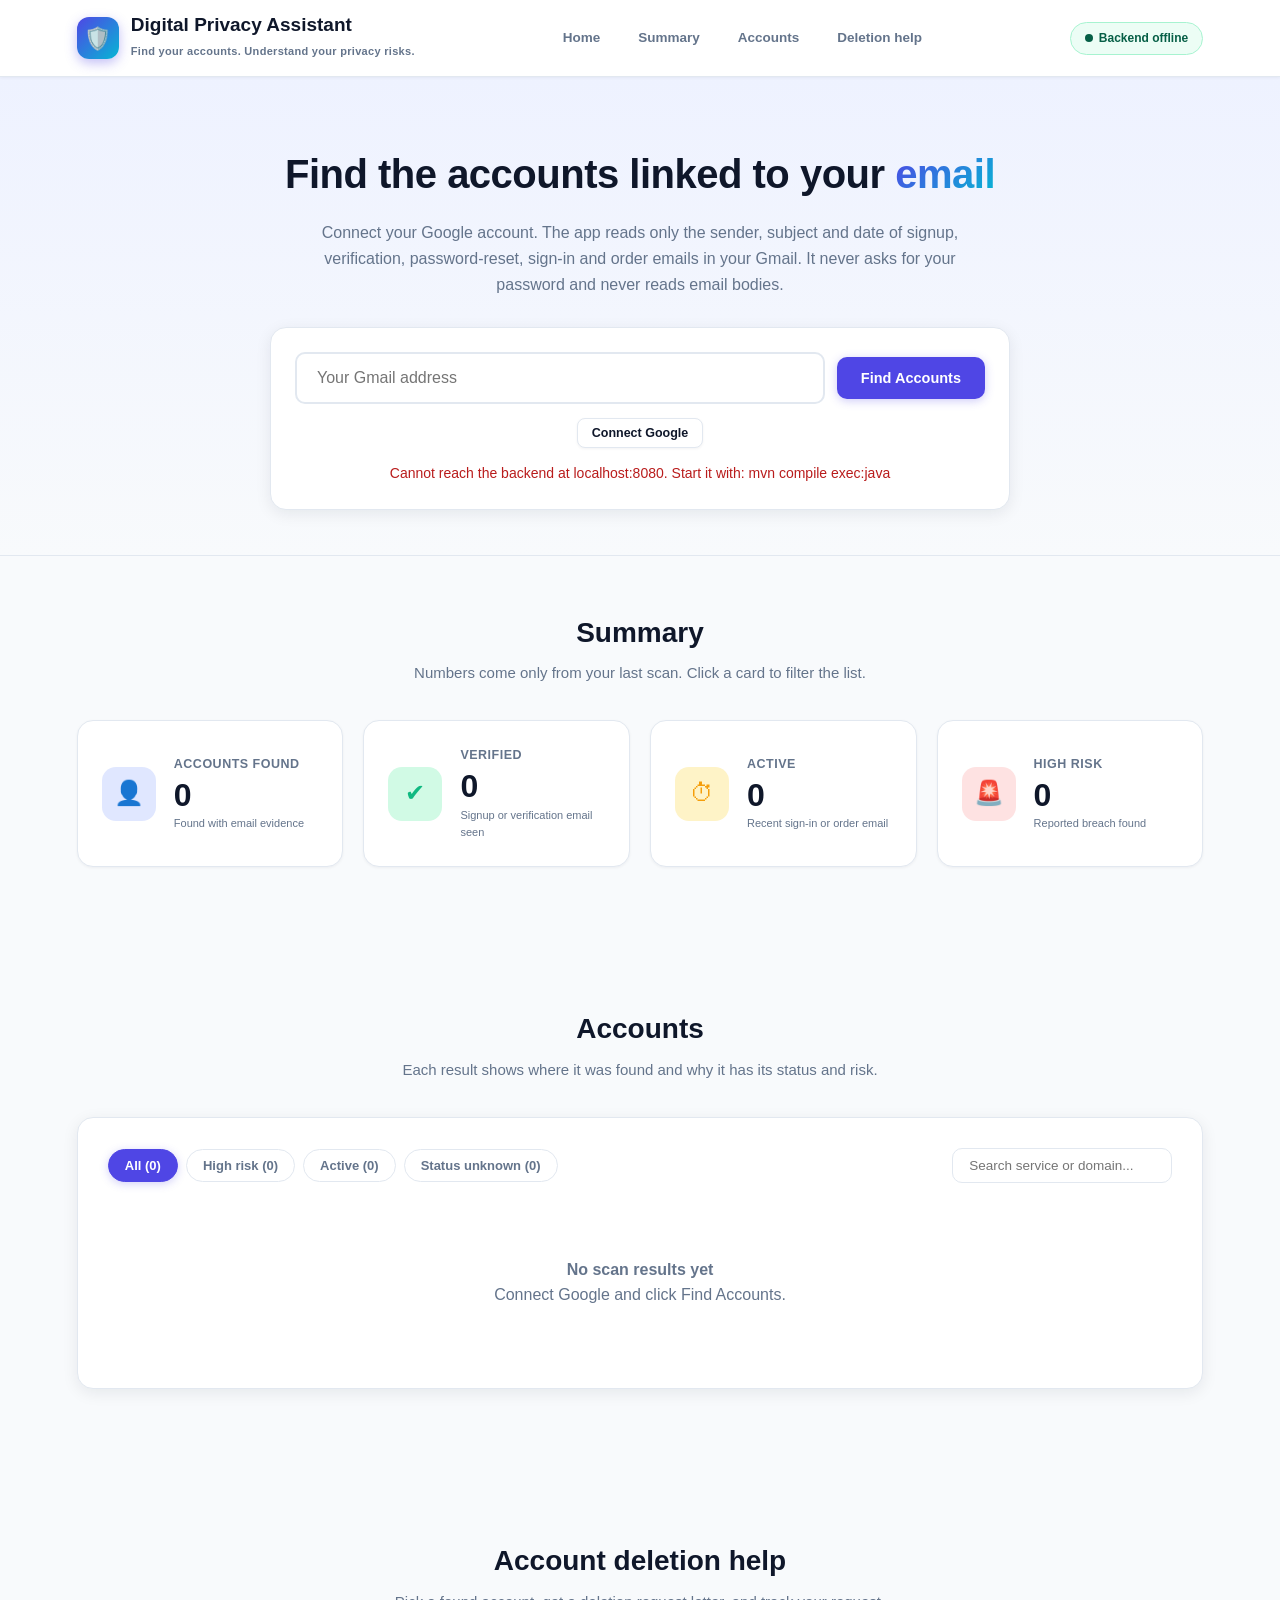
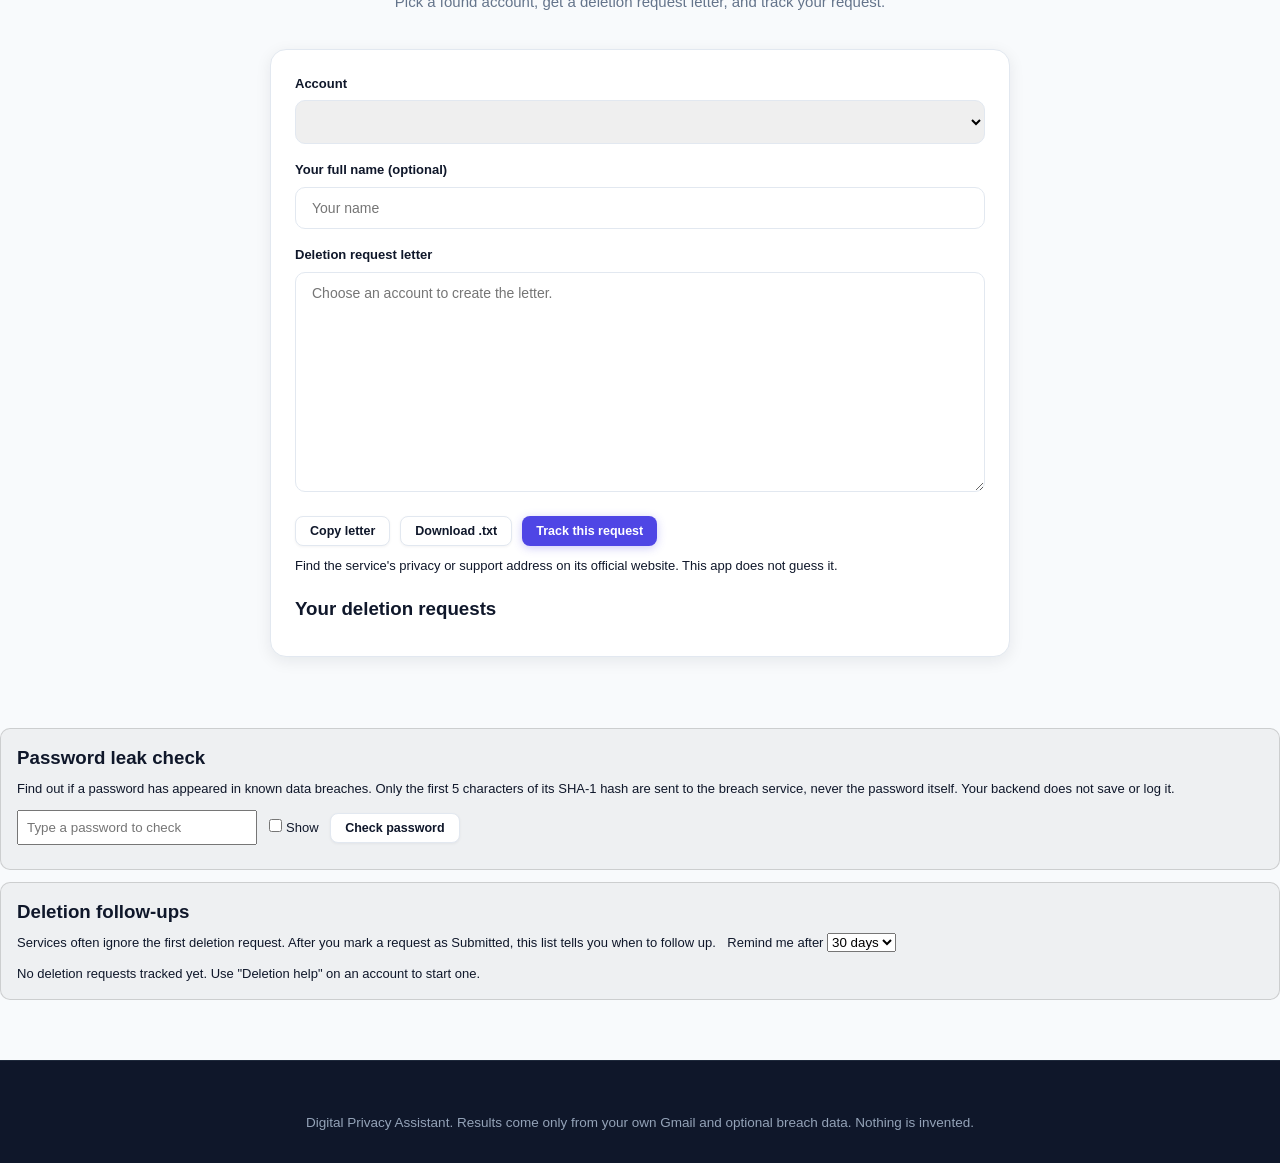
==== frontend/index.html @ a792b827 "Add full project" ====
<!DOCTYPE html>
<html lang="en">
<head>
    <meta charset="UTF-8">
    <meta name="viewport" content="width=device-width, initial-scale=1.0">
    <title>Digital Privacy Assistant</title>
    <link rel="stylesheet" href="style.css">
</head>
<body>

<header class="header">
    <div class="logo-container">
        <div class="logo-badge">🛡️</div>
        <div class="logo-text">
            <h1>Digital Privacy Assistant</h1>
            <span>Find your accounts. Understand your privacy risks.</span>
        </div>
    </div>
    <nav class="nav">
        <a href="#home">Home</a>
        <a href="#dashboard">Summary</a>
        <a href="#accounts">Accounts</a>
        <a href="#deleteSection">Deletion help</a>
    </nav>
    <div class="nav-actions">
        <div class="mode-badge"><span class="dot"></span><span id="backendModeText">Checking backend...</span></div>
    </div>
</header>

<section id="home" class="hero">
    <h2>Find the accounts linked to your <span>email</span></h2>
    <p>
        Connect your Google account. The app reads only the sender, subject and date of signup, verification,
        password-reset, sign-in and order emails in your Gmail. It never asks for your password and never reads email bodies.
    </p>
    <div class="scan-box-main">
        <div class="scan-input-row">
            <input type="email" id="emailInput" placeholder="Your Gmail address" autocomplete="email">
            <button type="button" class="btn" id="findBtn" onclick="findAccounts()">Find Accounts</button>
        </div>
        <div style="display:flex; gap:10px; justify-content:center; margin-top:14px; flex-wrap:wrap;">
            <button type="button" class="btn btn-secondary btn-sm" id="connectBtn" onclick="connectGoogle()">Connect Google</button>
            <button type="button" class="btn btn-secondary btn-sm" id="disconnectBtn" onclick="disconnectGoogle()" style="display:none;">Disconnect Google</button>
        </div>
        <div id="statusMsg" role="status" style="margin-top:14px; font-size:14px; min-height:20px;"></div>
    </div>
</section>

<section id="dashboard" class="section">
    <div class="section-header">
        <h2>Summary</h2>
        <p>Numbers come only from your last scan. Click a card to filter the list.</p>
    </div>
    <div class="dashboard-grid">
        <div class="stat-card" onclick="setFilter('ALL')">
            <div class="stat-icon primary">👤</div>
            <div class="stat-content"><h3>Accounts found</h3><div class="value" id="totalAccounts">0</div><div class="hint">Found with email evidence</div></div>
        </div>
        <div class="stat-card" onclick="setFilter('VERIFIED')">
            <div class="stat-icon success">✔</div>
            <div class="stat-content"><h3>Verified</h3><div class="value" id="verifiedAccounts">0</div><div class="hint">Signup or verification email seen</div></div>
        </div>
        <div class="stat-card" onclick="setFilter('ACTIVE')">
            <div class="stat-icon warning">⏱</div>
            <div class="stat-content"><h3>Active</h3><div class="value" id="activeAccounts">0</div><div class="hint">Recent sign-in or order email</div></div>
        </div>
        <div class="stat-card" onclick="setFilter('HIGH')">
            <div class="stat-icon danger">🚨</div>
            <div class="stat-content"><h3>High risk</h3><div class="value" id="highRiskAccounts">0</div><div class="hint">Reported breach found</div></div>
        </div>
    </div>
    <div id="scanInfo" style="margin-top:18px; font-size:13.5px;"></div>
</section>

<section id="accounts" class="section">
    <div class="section-header">
        <h2>Accounts</h2>
        <p>Each result shows where it was found and why it has its status and risk.</p>
    </div>
    <div class="accounts-hub">
        <div class="hub-controls">
            <div class="filter-pills">
                <button type="button" class="filter-pill active" id="pill_ALL" onclick="setFilter('ALL')">All (<span id="countAll">0</span>)</button>
                <button type="button" class="filter-pill" id="pill_HIGH" onclick="setFilter('HIGH')">High risk (<span id="countHigh">0</span>)</button>
                <button type="button" class="filter-pill" id="pill_ACTIVE" onclick="setFilter('ACTIVE')">Active (<span id="countActive">0</span>)</button>
                <button type="button" class="filter-pill" id="pill_UNKNOWN" onclick="setFilter('UNKNOWN')">Status unknown (<span id="countUnknown">0</span>)</button>
            </div>
            <input type="text" id="accountSearch" class="search-input" placeholder="Search service or domain..." oninput="render()">
        </div>
        <div id="accountList" class="account-cards-grid"></div>
    </div>
</section>

<section id="deleteSection" class="section">
    <div class="section-header">
        <h2>Account deletion help</h2>
        <p>Pick a found account, get a deletion request letter, and track your request.</p>
    </div>
    <div class="scan-box-main" style="text-align:left;">
        <div class="form-group">
            <label for="delAccount">Account</label>
            <select id="delAccount" onchange="generateLetter()"></select>
        </div>
        <div class="form-group">
            <label for="userNameInput">Your full name (optional)</label>
            <input type="text" id="userNameInput" placeholder="Your name" oninput="generateLetter()">
        </div>
        <div class="form-group">
            <label for="letterText">Deletion request letter</label>
            <textarea id="letterText" style="min-height:220px;" readonly placeholder="Choose an account to create the letter."></textarea>
        </div>
        <div style="display:flex; gap:10px; flex-wrap:wrap; margin-bottom:10px;">
            <a id="delLink" class="btn btn-secondary btn-sm" href="#" target="_blank" rel="noopener noreferrer" style="display:none;">Find official deletion page</a>
            <button type="button" class="btn btn-secondary btn-sm" onclick="copyLetter()">Copy letter</button>
            <button type="button" class="btn btn-secondary btn-sm" onclick="downloadLetter()">Download .txt</button>
            <button type="button" class="btn btn-sm" onclick="trackDeletion()">Track this request</button>
        </div>
        <p style="font-size:13px;">Find the service's privacy or support address on its official website. This app does not guess it.</p>
        <h3 style="margin:18px 0 8px;">Your deletion requests</h3>
        <div id="delList"></div>
    </div>
</section>

<div id="accountModal" class="modal-overlay" onclick="if (event.target.id === 'accountModal') closeModal()">
    <div class="modal-content">
        <button class="modal-close" onclick="closeModal()" aria-label="Close">✕</button>
        <div class="modal-header"><h3 id="modalTitle"></h3><p id="modalSub"></p></div>
        <div class="modal-body" id="modalBody"></div>
    </div>
</div>

<footer class="footer">
    <p>Digital Privacy Assistant. Results come only from your own Gmail and optional breach data. Nothing is invented.</p>
</footer>

<script src="script.js"></script>
      <div id="deleteHelpBox"></div>
</body>
</html>
---- frontend/style.css ----
:root {
    --primary: #4f46e5;
    --primary-hover: #4338ca;
    --primary-light: #e0e7ff;
    --accent: #06b6d4;
    --accent-glow: rgba(6, 182, 212, 0.25);
    --bg-dark: #0f172a;
    --bg-page: #f8fafc;
    --surface: #ffffff;
    --surface-alt: #f1f5f9;
    --border: #e2e8f0;
    --border-focus: #6366f1;
    --text-main: #0f172a;
    --text-muted: #64748b;
    --success: #10b981;
    --success-light: #d1fae5;
    --warning: #f59e0b;
    --warning-light: #fef3c7;
    --danger: #ef4444;
    --danger-light: #fee2e2;
    --radius: 16px;
    --radius-sm: 10px;
    --shadow-sm: 0 1px 3px rgba(15, 23, 42, 0.05);
    --shadow-md: 0 4px 16px rgba(15, 23, 42, 0.08);
    --shadow-lg: 0 12px 36px rgba(15, 23, 42, 0.12);
    --font: -apple-system, BlinkMacSystemFont, "Segoe UI", Roboto, Oxygen, Ubuntu, Cantarell, "Helvetica Neue", sans-serif;
}

* {
    margin: 0;
    padding: 0;
    box-sizing: border-box;
}

html {
    scroll-behavior: smooth;
}

body {
    font-family: var(--font);
    background-color: var(--bg-page);
    color: var(--text-main);
    line-height: 1.6;
    overflow-x: hidden;
}

a {
    text-decoration: none;
    color: inherit;
}

/* ============================================================
   HEADER & NAVBAR
============================================================ */
.header {
    background: rgba(255, 255, 255, 0.95);
    backdrop-filter: blur(14px);
    border-bottom: 1px solid var(--border);
    padding: 14px 6%;
    display: flex;
    justify-content: space-between;
    align-items: center;
    position: sticky;
    top: 0;
    z-index: 900;
    box-shadow: var(--shadow-sm);
}

.logo-container {
    display: flex;
    align-items: center;
    gap: 12px;
}

.logo-badge {
    background: linear-gradient(135deg, var(--primary), var(--accent));
    color: white;
    width: 42px;
    height: 42px;
    border-radius: 12px;
    display: flex;
    align-items: center;
    justify-content: center;
    font-size: 22px;
    box-shadow: 0 4px 12px rgba(79, 70, 229, 0.35);
}

.logo-text h1 {
    font-size: 19px;
    font-weight: 800;
    color: var(--bg-dark);
    line-height: 1.2;
}

.logo-text span {
    font-size: 11px;
    color: var(--text-muted);
    font-weight: 600;
    letter-spacing: 0.3px;
}

.nav {
    display: flex;
    align-items: center;
    gap: 14px;
}

.nav a {
    color: var(--text-muted);
    font-size: 13.5px;
    font-weight: 600;
    padding: 7px 12px;
    border-radius: var(--radius-sm);
    transition: all 0.2s ease;
}

.nav a:hover {
    color: var(--primary);
    background: var(--primary-light);
}

.nav-actions {
    display: flex;
    align-items: center;
    gap: 10px;
}

.mode-badge {
    display: inline-flex;
    align-items: center;
    gap: 6px;
    padding: 6px 14px;
    font-size: 12px;
    font-weight: 700;
    border-radius: 20px;
    background: #ecfdf5;
    color: #065f46;
    border: 1px solid #a7f3d0;
}

.mode-badge .dot {
    width: 8px;
    height: 8px;
    border-radius: 50%;
    background: currentColor;
    display: inline-block;
    animation: pulse 2s infinite;
}

@keyframes pulse {
    0%, 100% { opacity: 1; transform: scale(1); }
    50% { opacity: 0.4; transform: scale(0.9); }
}

/* ============================================================
   HERO & INSTANT SCAN BAR
============================================================ */
.hero {
    padding: 65px 6% 45px;
    background: linear-gradient(180deg, #eef2ff 0%, #f8fafc 100%);
    text-align: center;
    border-bottom: 1px solid var(--border);
}

.hero-pill {
    display: inline-flex;
    align-items: center;
    gap: 8px;
    background: white;
    padding: 6px 18px;
    border-radius: 30px;
    font-size: 12.5px;
    font-weight: 700;
    color: var(--primary);
    box-shadow: var(--shadow-sm);
    border: 1px solid var(--border);
    margin-bottom: 18px;
}

.hero h2 {
    font-size: 40px;
    font-weight: 900;
    color: var(--bg-dark);
    margin-bottom: 14px;
    letter-spacing: -0.5px;
}

.hero h2 span {
    background: linear-gradient(135deg, var(--primary), var(--accent));
    -webkit-background-clip: text;
    -webkit-text-fill-color: transparent;
}

.hero p {
    max-width: 680px;
    margin: 0 auto 30px;
    font-size: 16px;
    color: var(--text-muted);
}

.scan-box-main {
    max-width: 740px;
    margin: 0 auto;
    background: white;
    border-radius: var(--radius);
    padding: 24px;
    box-shadow: var(--shadow-md);
    border: 1.5px solid var(--border);
}

.scan-input-row {
    display: flex;
    gap: 12px;
    align-items: center;
}

.scan-input-row input {
    flex: 1;
    padding: 15px 20px;
    border: 2px solid var(--border);
    border-radius: var(--radius-sm);
    font-size: 16px;
    outline: none;
    transition: all 0.2s ease;
    font-family: inherit;
}

.scan-input-row input:focus {
    border-color: var(--primary);
    box-shadow: 0 0 0 4px rgba(79, 70, 229, 0.15);
}

.preset-demos {
    display: flex;
    align-items: center;
    justify-content: center;
    gap: 10px;
    margin-top: 16px;
    flex-wrap: wrap;
    font-size: 12.5px;
    color: var(--text-muted);
}

.preset-chip {
    padding: 4px 12px;
    border-radius: 20px;
    background: var(--surface-alt);
    border: 1px solid var(--border);
    cursor: pointer;
    font-weight: 600;
    transition: all 0.2s;
}

.preset-chip:hover {
    background: var(--primary-light);
    color: var(--primary);
    border-color: var(--primary);
}

/* ============================================================
   SCAN PROGRESS OVERLAY
============================================================ */
.scan-progress-box {
    margin-top: 18px;
    padding: 16px;
    background: var(--surface-alt);
    border-radius: var(--radius-sm);
    display: none;
    text-align: left;
}

.scan-progress-bar {
    height: 6px;
    background: #e2e8f0;
    border-radius: 10px;
    overflow: hidden;
    margin-bottom: 10px;
}

.scan-progress-fill {
    height: 100%;
    width: 0%;
    background: linear-gradient(90deg, var(--primary), var(--accent));
    transition: width 0.3s ease;
}

.scan-step-text {
    font-size: 13px;
    font-weight: 700;
    color: var(--primary);
    display: flex;
    align-items: center;
    gap: 8px;
}

/* ============================================================
   BUTTONS
============================================================ */
.btn {
    display: inline-flex;
    align-items: center;
    justify-content: center;
    gap: 8px;
    background: var(--primary);
    color: white;
    padding: 13px 24px;
    font-size: 14.5px;
    font-weight: 700;
    border-radius: var(--radius-sm);
    border: none;
    cursor: pointer;
    transition: all 0.2s ease;
    box-shadow: 0 2px 10px rgba(79, 70, 229, 0.28);
}

.btn:hover {
    background: var(--primary-hover);
    transform: translateY(-2px);
    box-shadow: 0 4px 16px rgba(79, 70, 229, 0.38);
}

.btn-secondary {
    background: white;
    color: var(--text-main);
    border: 1.5px solid var(--border);
    box-shadow: var(--shadow-sm);
}

.btn-secondary:hover {
    background: var(--surface-alt);
    color: var(--bg-dark);
    transform: translateY(-2px);
    border-color: #cbd5e1;
}

.btn-sm {
    padding: 7px 14px;
    font-size: 12.5px;
    border-radius: 8px;
}

.btn-danger {
    background: var(--danger);
    color: white;
}

.btn-danger:hover {
    background: #dc2626;
}

.btn-success {
    background: var(--success);
    color: white;
}

.btn-success:hover {
    background: #059669;
}

/* ============================================================
   SECTIONS
============================================================ */
.section {
    padding: 55px 6%;
    max-width: 1280px;
    margin: 0 auto;
}

.section-header {
    text-align: center;
    margin-bottom: 35px;
}

.section-header h2 {
    font-size: 28px;
    font-weight: 800;
    color: var(--bg-dark);
    margin-bottom: 6px;
}

.section-header p {
    color: var(--text-muted);
    font-size: 15px;
}

/* ============================================================
   CLICKABLE DASHBOARD STAT CARDS
============================================================ */
.dashboard-grid {
    display: grid;
    grid-template-columns: repeat(auto-fit, minmax(240px, 1fr));
    gap: 20px;
    margin-bottom: 30px;
}

.stat-card {
    background: white;
    border-radius: var(--radius);
    padding: 24px;
    box-shadow: var(--shadow-sm);
    border: 1.5px solid var(--border);
    display: flex;
    align-items: center;
    gap: 18px;
    cursor: pointer;
    position: relative;
    transition: all 0.25s cubic-bezier(0.4, 0, 0.2, 1);
    user-select: none;
}

.stat-card:hover {
    transform: translateY(-4px);
    box-shadow: var(--shadow-lg);
    border-color: var(--primary);
}

.stat-card::after {
    content: "View List →";
    position: absolute;
    bottom: 10px;
    right: 14px;
    font-size: 11px;
    font-weight: 700;
    color: var(--primary);
    opacity: 0;
    transform: translateX(-4px);
    transition: all 0.2s ease;
}

.stat-card:hover::after {
    opacity: 1;
    transform: translateX(0);
}

.stat-icon {
    width: 54px;
    height: 54px;
    border-radius: 14px;
    display: flex;
    align-items: center;
    justify-content: center;
    font-size: 24px;
    flex-shrink: 0;
}

.stat-icon.primary { background: var(--primary-light); color: var(--primary); }
.stat-icon.danger { background: var(--danger-light); color: var(--danger); }
.stat-icon.warning { background: var(--warning-light); color: var(--warning); }
.stat-icon.success { background: var(--success-light); color: var(--success); }

.stat-content h3 {
    font-size: 12.5px;
    font-weight: 700;
    color: var(--text-muted);
    text-transform: uppercase;
    letter-spacing: 0.5px;
}

.stat-content .value {
    font-size: 32px;
    font-weight: 900;
    color: var(--bg-dark);
    line-height: 1.1;
    margin-top: 4px;
}

.stat-content .hint {
    font-size: 11px;
    color: var(--text-muted);
    margin-top: 2px;
}

/* ============================================================
   PRIVACY HEALTH GAUGE CARD
============================================================ */
.health-overview-card {
    background: white;
    border-radius: var(--radius);
    padding: 28px;
    border: 1.5px solid var(--border);
    box-shadow: var(--shadow-md);
    margin-bottom: 40px;
    display: grid;
    grid-template-columns: 1fr 2fr;
    gap: 30px;
    align-items: center;
}

.gauge-side {
    text-align: center;
    padding: 10px;
    border-right: 1.5px solid var(--border);
}

.gauge-circle-wrap {
    position: relative;
    width: 140px;
    height: 140px;
    margin: 0 auto 12px;
    display: flex;
    align-items: center;
    justify-content: center;
}

.gauge-inner-text {
    position: absolute;
    text-align: center;
}

.gauge-inner-text strong {
    font-size: 34px;
    font-weight: 900;
    color: var(--bg-dark);
    display: block;
    line-height: 1;
}

.gauge-inner-text span {
    font-size: 12px;
    color: var(--text-muted);
    font-weight: 700;
}

.breakdown-side h3 {
    font-size: 19px;
    font-weight: 800;
    color: var(--bg-dark);
    margin-bottom: 12px;
}

.risk-level-badge {
    display: inline-block;
    padding: 4px 14px;
    border-radius: 20px;
    font-size: 12px;
    font-weight: 800;
    text-transform: uppercase;
    letter-spacing: 0.5px;
    margin-bottom: 14px;
}

.risk-level-badge.high { background: var(--danger-light); color: var(--danger); }
.risk-level-badge.medium { background: var(--warning-light); color: #b45309; }
.risk-level-badge.low { background: var(--success-light); color: #047857; }

.threat-factors {
    display: grid;
    grid-template-columns: repeat(auto-fit, minmax(180px, 1fr));
    gap: 12px;
    margin-top: 14px;
}

.factor-pill {
    background: var(--surface-alt);
    padding: 10px 14px;
    border-radius: var(--radius-sm);
    font-size: 13px;
    font-weight: 600;
    display: flex;
    align-items: center;
    gap: 8px;
}

/* ============================================================
   ACCOUNTS HUB & CONTROLS
============================================================ */
.accounts-hub {
    background: white;
    border-radius: var(--radius);
    padding: 30px;
    border: 1.5px solid var(--border);
    box-shadow: var(--shadow-md);
    margin-bottom: 40px;
}

.hub-controls {
    display: flex;
    justify-content: space-between;
    align-items: center;
    gap: 16px;
    margin-bottom: 24px;
    flex-wrap: wrap;
}

.filter-pills {
    display: flex;
    gap: 8px;
    flex-wrap: wrap;
}

.filter-pill {
    padding: 8px 16px;
    border-radius: 30px;
    font-size: 13px;
    font-weight: 700;
    border: 1.5px solid var(--border);
    background: white;
    cursor: pointer;
    transition: all 0.2s;
    color: var(--text-muted);
}

.filter-pill:hover,
.filter-pill.active {
    background: var(--primary);
    color: white;
    border-color: var(--primary);
    box-shadow: 0 2px 8px rgba(79, 70, 229, 0.25);
}

.search-input {
    padding: 9px 16px;
    border: 1.5px solid var(--border);
    border-radius: var(--radius-sm);
    font-size: 13.5px;
    outline: none;
    width: 220px;
    font-family: inherit;
    transition: all 0.2s;
}

.search-input:focus {
    border-color: var(--primary);
    width: 260px;
}

.account-cards-grid {
    display: grid;
    grid-template-columns: repeat(auto-fill, minmax(320px, 1fr));
    gap: 20px;
}

.account-card {
    background: var(--surface-alt);
    border-radius: var(--radius);
    padding: 22px;
    border: 1.5px solid var(--border);
    display: flex;
    flex-direction: column;
    justify-content: space-between;
    transition: all 0.2s ease;
}

.account-card:hover {
    background: white;
    transform: translateY(-2px);
    box-shadow: var(--shadow-md);
    border-color: #cbd5e1;
}

.account-card-header {
    display: flex;
    justify-content: space-between;
    align-items: flex-start;
    margin-bottom: 12px;
}

.account-brand {
    display: flex;
    align-items: center;
    gap: 12px;
}

.brand-icon {
    width: 42px;
    height: 42px;
    border-radius: 12px;
    background: white;
    border: 1px solid var(--border);
    display: flex;
    align-items: center;
    justify-content: center;
    font-size: 20px;
    font-weight: 800;
    color: var(--primary);
    box-shadow: var(--shadow-sm);
}

.brand-text h4 {
    font-size: 16px;
    font-weight: 800;
    color: var(--bg-dark);
}

.brand-text span {
    font-size: 12px;
    color: var(--text-muted);
}

.tag-risk {
    font-size: 11px;
    font-weight: 800;
    padding: 4px 10px;
    border-radius: 20px;
    text-transform: uppercase;
}

.tag-risk.high { background: var(--danger-light); color: var(--danger); }
.tag-risk.medium { background: var(--warning-light); color: #b45309; }
.tag-risk.low { background: var(--success-light); color: #047857; }

.account-body-stats {
    font-size: 13px;
    color: var(--text-muted);
    margin-bottom: 16px;
    display: flex;
    flex-direction: column;
    gap: 6px;
}

.data-tags {
    display: flex;
    gap: 6px;
    flex-wrap: wrap;
    margin-top: 4px;
}

.data-tag {
    font-size: 11px;
    background: white;
    padding: 3px 8px;
    border-radius: 6px;
    border: 1px solid var(--border);
    font-weight: 600;
    color: var(--text-main);
}

.account-actions {
    display: flex;
    gap: 8px;
    padding-top: 14px;
    border-top: 1px solid var(--border);
    margin-top: auto;
}

/* ============================================================
   SECURITY SUITE TOOLS
============================================================ */
.tools-grid {
    display: grid;
    grid-template-columns: repeat(auto-fit, minmax(360px, 1fr));
    gap: 24px;
    margin-bottom: 40px;
}

.tool-card {
    background: white;
    border-radius: var(--radius);
    padding: 28px;
    border: 1.5px solid var(--border);
    box-shadow: var(--shadow-md);
}

.tool-card h3 {
    font-size: 19px;
    font-weight: 800;
    color: var(--bg-dark);
    margin-bottom: 8px;
    display: flex;
    align-items: center;
    gap: 10px;
}

.tool-card p.desc {
    font-size: 13.5px;
    color: var(--text-muted);
    margin-bottom: 18px;
}

/* Password Lab */
.pw-bar {
    height: 8px;
    width: 100%;
    background: #e2e8f0;
    border-radius: 10px;
    overflow: hidden;
    margin: 12px 0;
}

.pw-fill {
    height: 100%;
    width: 0%;
    background: var(--danger);
    transition: all 0.3s ease;
}

.pw-metrics {
    display: flex;
    justify-content: space-between;
    font-size: 12px;
    font-weight: 700;
    color: var(--text-muted);
    margin-bottom: 12px;
}

.checklist {
    list-style: none;
    display: flex;
    flex-direction: column;
    gap: 6px;
    font-size: 12.5px;
    color: var(--text-muted);
    margin-bottom: 16px;
}

.checklist li.valid {
    color: #047857;
    font-weight: 700;
}

/* Browser Leak items */
.leak-row {
    display: flex;
    justify-content: space-between;
    align-items: center;
    padding: 10px 14px;
    background: var(--surface-alt);
    border-radius: var(--radius-sm);
    margin-bottom: 8px;
    font-size: 13px;
}

.leak-row .label {
    font-weight: 700;
    color: var(--bg-dark);
}

.leak-row .status {
    font-weight: 700;
}

/* ============================================================
   MODALS
============================================================ */
.modal-overlay {
    position: fixed;
    top: 0;
    left: 0;
    width: 100%;
    height: 100%;
    background: rgba(15, 23, 42, 0.6);
    backdrop-filter: blur(8px);
    display: none;
    align-items: center;
    justify-content: center;
    z-index: 1000;
    padding: 20px;
}

.modal-content {
    background: white;
    border-radius: var(--radius);
    padding: 32px;
    max-width: 620px;
    width: 100%;
    box-shadow: var(--shadow-lg);
    position: relative;
    max-height: 90vh;
    overflow-y: auto;
    animation: modalSlideUp 0.25s ease-out;
}

@keyframes modalSlideUp {
    from { opacity: 0; transform: translateY(20px); }
    to { opacity: 1; transform: translateY(0); }
}

.modal-close {
    position: absolute;
    top: 20px;
    right: 20px;
    background: var(--surface-alt);
    border: none;
    width: 34px;
    height: 34px;
    border-radius: 50%;
    display: flex;
    align-items: center;
    justify-content: center;
    font-size: 18px;
    cursor: pointer;
    color: var(--text-muted);
    transition: all 0.2s;
}

.modal-close:hover {
    background: var(--danger-light);
    color: var(--danger);
}

.modal-header h3 {
    font-size: 22px;
    font-weight: 900;
    color: var(--bg-dark);
    margin-bottom: 6px;
}

.modal-header p {
    font-size: 13.5px;
    color: var(--text-muted);
    margin-bottom: 20px;
}

.modal-body {
    font-size: 14px;
    color: var(--text-main);
    line-height: 1.6;
}

/* Form Styles */
.form-group {
    margin-bottom: 16px;
    text-align: left;
}

.form-group label {
    display: block;
    font-size: 13px;
    font-weight: 700;
    margin-bottom: 6px;
    color: var(--bg-dark);
}

.form-group input,
.form-group select,
.form-group textarea {
    width: 100%;
    padding: 12px 16px;
    border: 1.5px solid var(--border);
    border-radius: var(--radius-sm);
    font-size: 14px;
    font-family: inherit;
    outline: none;
    transition: all 0.2s;
}

.form-group input:focus,
.form-group select:focus,
.form-group textarea:focus {
    border-color: var(--primary);
    box-shadow: 0 0 0 3px rgba(79, 70, 229, 0.15);
}

/* Footer */
.footer {
    background: #0f172a;
    color: white;
    padding: 45px 6% 30px;
    text-align: center;
    margin-top: 60px;
    border-top: 1px solid #1e293b;
}

.footer p {
    color: #94a3b8;
    font-size: 13.5px;
    margin-top: 6px;
}

/* Empty state */
.empty-box {
    text-align: center;
    padding: 50px 20px;
    color: var(--text-muted);
    grid-column: 1 / -1;
}

.empty-box .icon {
    font-size: 42px;
    margin-bottom: 10px;
}

/* Responsive */
@media (max-width: 900px) {
    .header {
        flex-direction: column;
        gap: 12px;
        align-items: flex-start;
    }
    .nav {
        flex-wrap: wrap;
        gap: 8px;
    }
    .hero h2 {
        font-size: 32px;
    }
    .scan-input-row {
        flex-direction: column;
    }
    .scan-input-row input,
    .scan-input-row button {
        width: 100%;
    }
    .health-overview-card {
        grid-template-columns: 1fr;
    }
    .gauge-side {
        border-right: none;
        border-bottom: 1.5px solid var(--border);
        padding-bottom: 20px;
    }
}
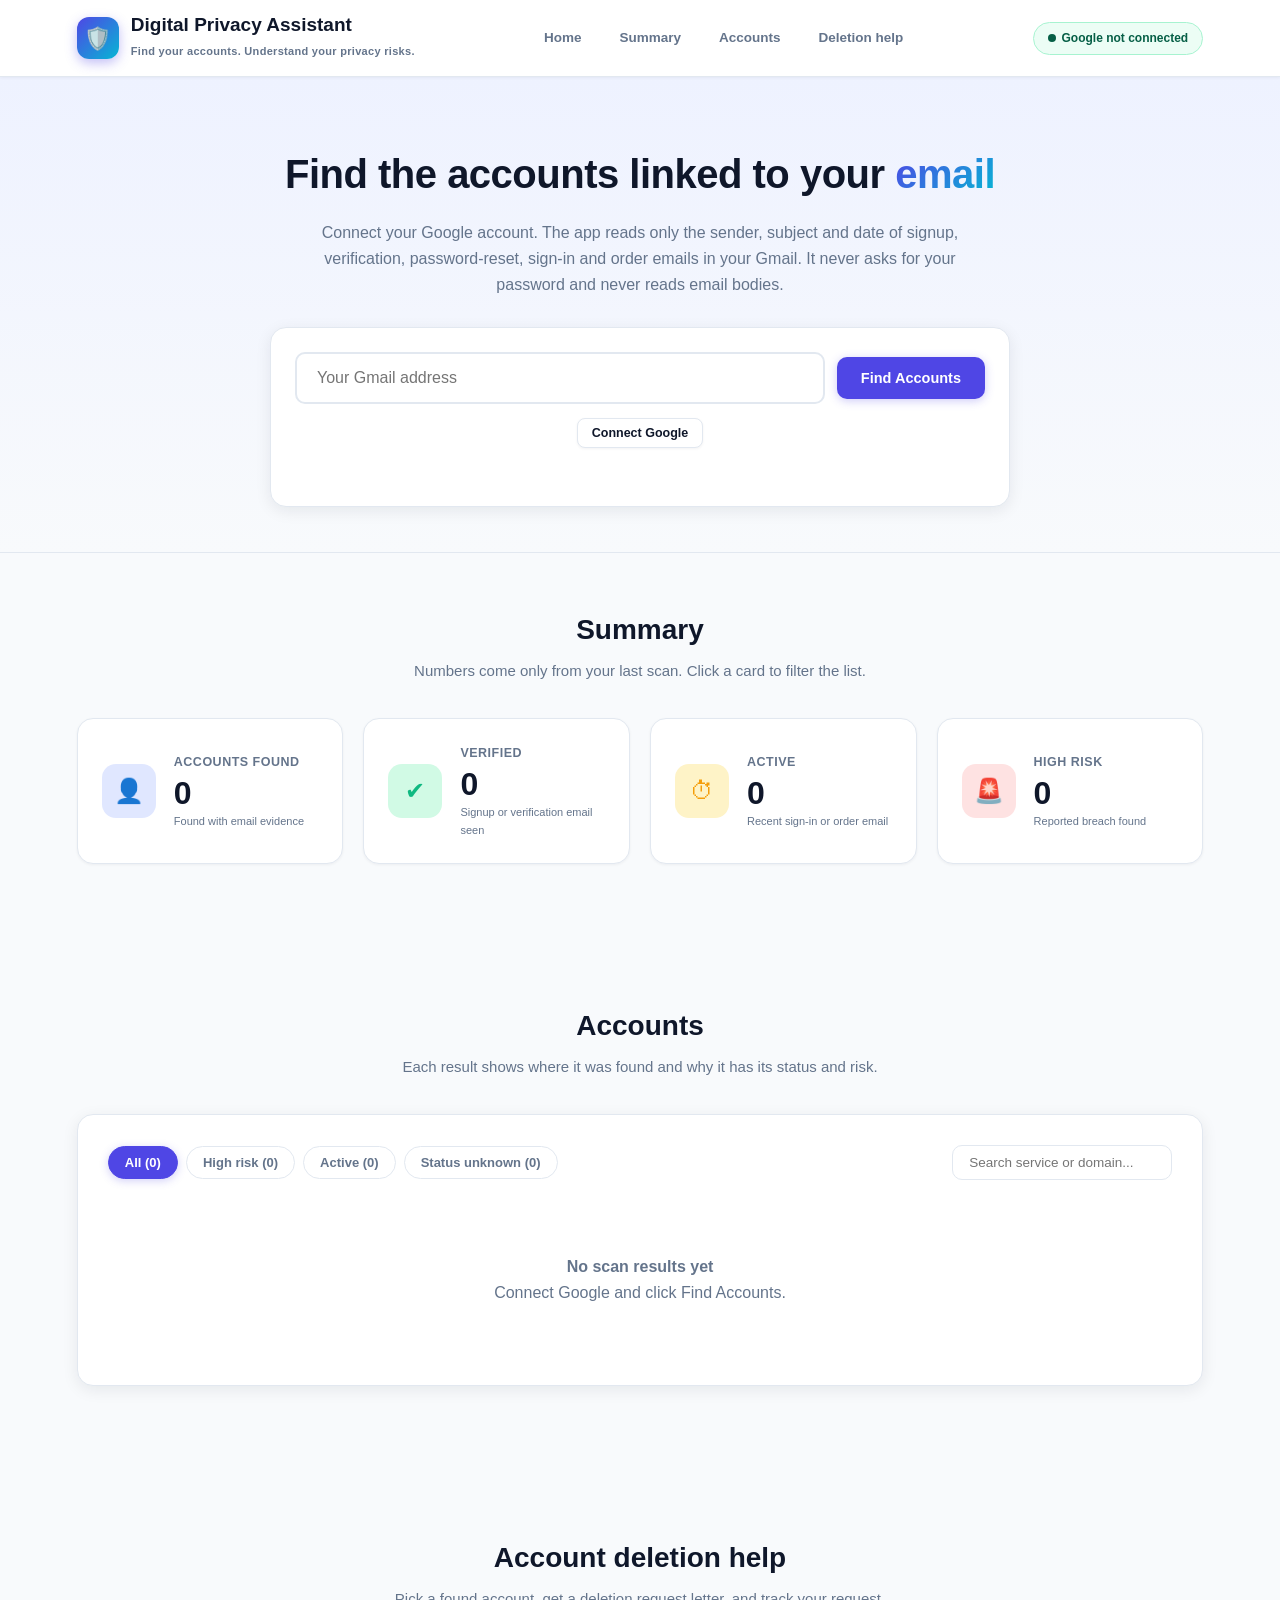
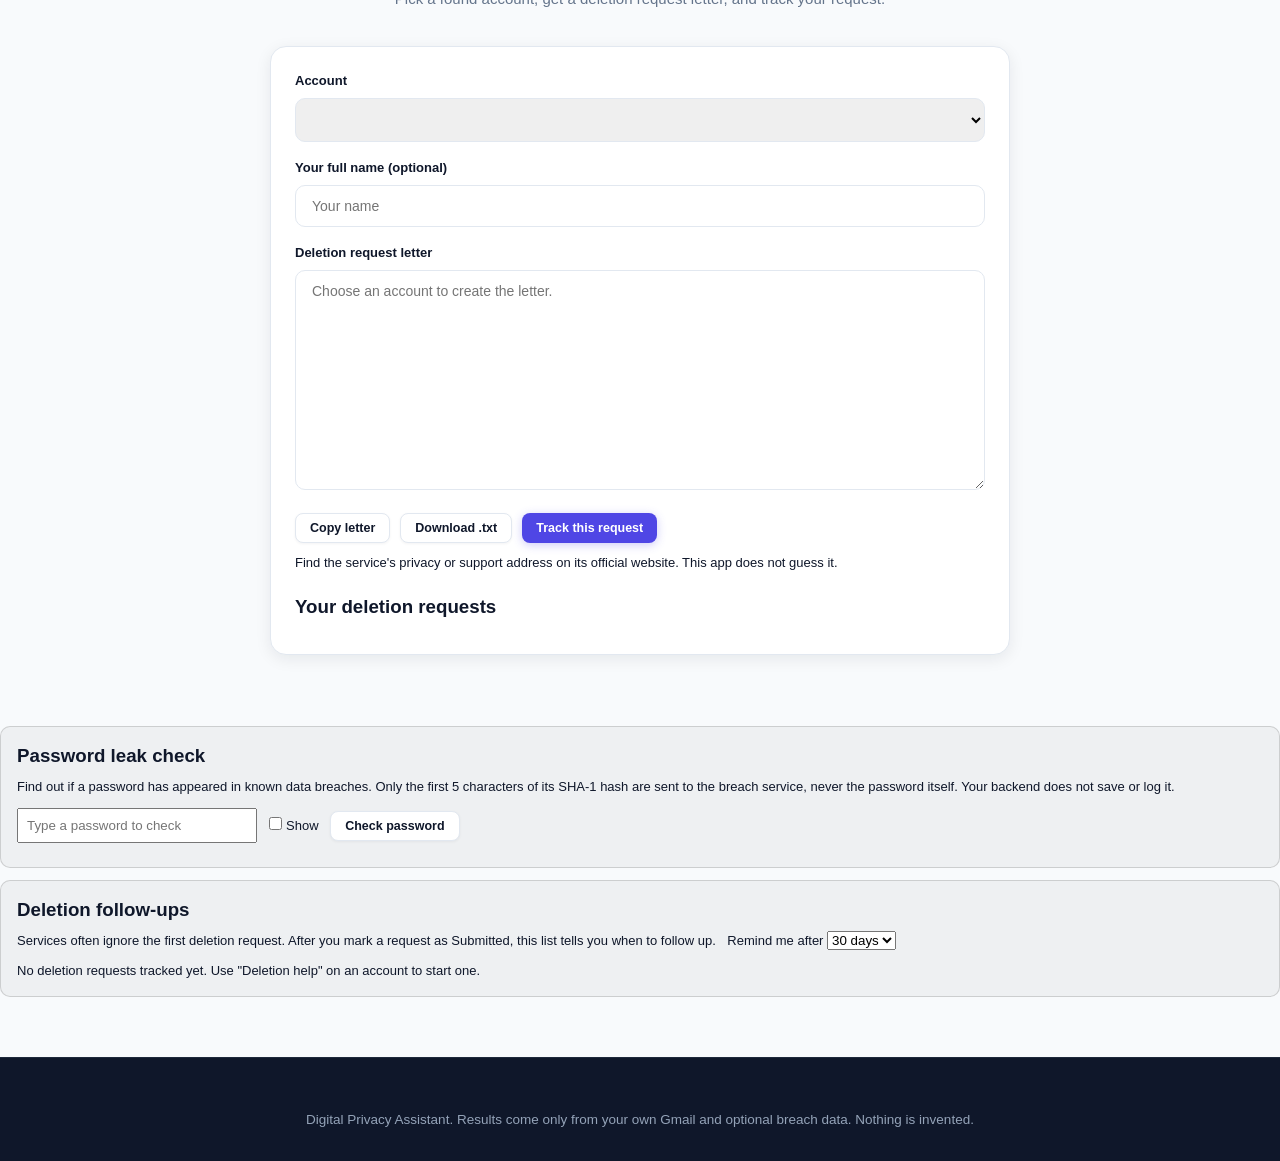
==== commit 9e770d71: "Prepare multi-user website deployment" ====
--- a/frontend/index.html
+++ b/frontend/index.html
@@ -133,7 +133,8 @@
     <p>Digital Privacy Assistant. Results come only from your own Gmail and optional breach data. Nothing is invented.</p>
 </footer>
 
+<script src="https://accounts.google.com/gsi/client" async defer></script>
 <script src="script.js"></script>
       <div id="deleteHelpBox"></div>
 </body>
-</html>+</html>
